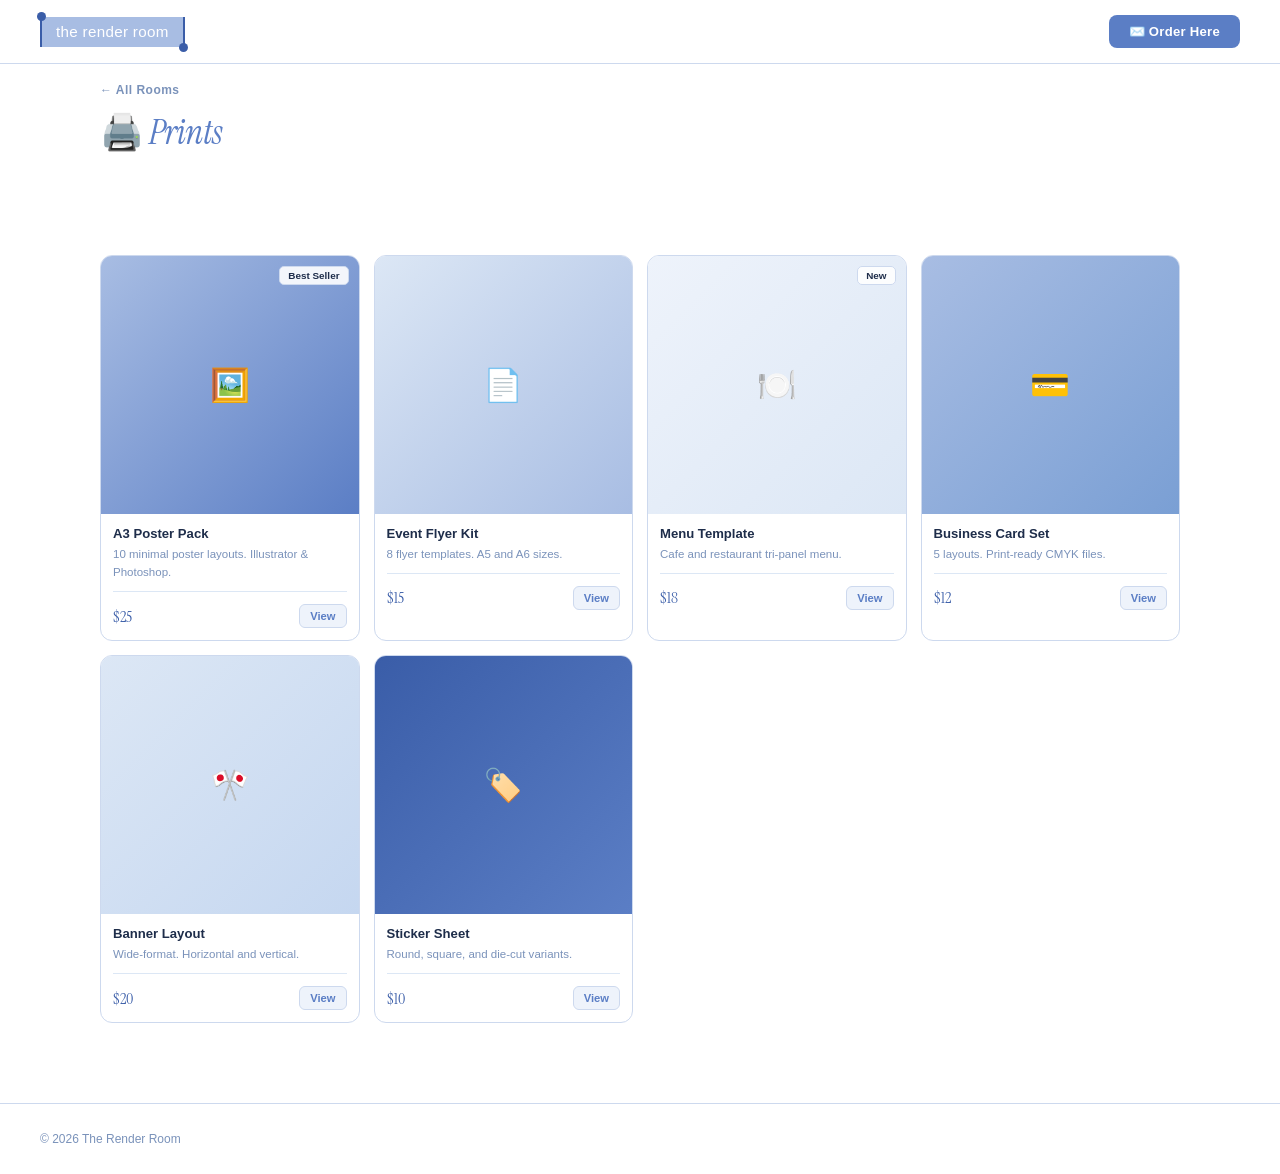
==== room1.html @ 3a6969c8 "first commit" ====
<!DOCTYPE html>
<html lang="en">
<head>
  <meta charset="UTF-8"/>
  <meta name="viewport" content="width=device-width, initial-scale=1.0"/>
  <title>Prints — The Render Room</title>
  <link rel="icon" href="../assets/images/logo.png" type="image/x-icon">
  <link href="https://fonts.googleapis.com/css2?family=Google+Sans:wght@400;500&family=Instrument+Serif:ital@0;1&display=swap" rel="stylesheet"/>
  <link rel="stylesheet" href="../css/style.css"/>
  <style>
    #gallery .gallery-grid {
      grid-template-columns: repeat(4, 1fr);
      gap: 14px;
    }
    #gallery .card,
    #gallery .card.featured {
      grid-column: span 1;
    }
    #gallery .card-thumb,
    #gallery .card.featured .card-thumb {
      aspect-ratio: 1 / 1;
    }
    #gallery .thumb-icon { font-size: 2rem; }
    #gallery .card-body { padding: 12px; }
    #gallery .card-title { font-size: 0.82rem; }
    #gallery .card-desc { font-size: 0.72rem; margin-bottom: 10px; }
    #gallery .card-price { font-size: 1rem; }
    #gallery .card-btn { font-size: 0.7rem; padding: 5px 10px; }

    @media (max-width: 860px) {
      #gallery .gallery-grid { grid-template-columns: repeat(3, 1fr); }
    }
    @media (max-width: 560px) {
      #gallery .gallery-grid { grid-template-columns: repeat(2, 1fr); }
    }

    .page-header {
      padding: 80px 40px 20px;
      max-width: 1160px;
      margin: 0 auto;
    }
    .back-link {
      font-size: 0.75rem;
      font-weight: 600;
      color: var(--muted);
      text-decoration: none;
      letter-spacing: 0.04em;
      display: inline-block;
      margin-bottom: 12px;
      transition: color 0.2s;
    }
    .back-link:hover { color: var(--blue); }
    .page-header h1 {
      font-family: 'Instrument Serif', serif;
      font-size: 2.2rem;
      font-weight: 400;
      letter-spacing: -0.02em;
    }
    .page-header h1 em { font-style: italic; color: var(--blue); }

    @media (max-width: 560px) {
      .page-header { padding: 90px 16px 24px; }
    }
  </style>
</head>
<body>

  <!-- NAV -->
  <nav>
    <a href="index.html" class="nav-logo">
      <div class="logo-box">
        <span>the render room</span>
        <div class="logo-dot tl"></div>
        <div class="logo-dot br"></div>
      </div>
    </a>
    <div class="nav-cta">
      <a href="/cdn-cgi/l/email-protection#177f727b7b7857637f726572797372656578787a3974787a" class="btn-solid">✉️ Order Here</a>
    </div>
    <button class="hamburger" id="hamburger" onclick="toggleMenu()" aria-label="Menu">
      <span></span><span></span><span></span>
    </button>
  </nav>

  <!-- MOBILE MENU -->
  <div class="mobile-menu" id="mobileMenu">
    <a href="index.html" onclick="toggleMenu()">← Back to Rooms</a>
    <a href="/cdn-cgi/l/email-protection#cfa7aaa3a3a08fbba7aabdaaa1abaabdbda0a0a2e1aca0a2" class="btn-solid mobile-order">✉️ Order Here</a>
  </div>

  <!-- PAGE HEADER -->
  <div class="page-header">
    <a href="index.html" class="back-link">← All Rooms</a>
    <h1>🖨️ <em>Prints</em></h1>
  </div>

  <!-- GALLERY -->
  <section id="gallery">
    <div class="gallery-grid">

      <div class="card" onclick="openModal('A3 Poster Pack','🖼️','Set of 10 minimal poster layouts in A3. Editable in Illustrator and Photoshop.','$25')">
        <div class="card-thumb" style="background:linear-gradient(135deg,#a8bde3,#5b7ec5);">
          <span class="thumb-icon">🖼️</span>
          <span class="card-tag">Best Seller</span>
        </div>
        <div class="card-body">
          <p class="card-title">A3 Poster Pack</p>
          <p class="card-desc">10 minimal poster layouts. Illustrator & Photoshop.</p>
          <div class="card-footer">
            <span class="card-price">$25</span>
            <button class="card-btn">View</button>
          </div>
        </div>
      </div>

      <div class="card" onclick="openModal('Event Flyer Kit','📄','8 event flyer templates for print and digital. A5 and A6 sizes.','$15')">
        <div class="card-thumb" style="background:linear-gradient(135deg,#dce7f5,#a8bde3);">
          <span class="thumb-icon">📄</span>
        </div>
        <div class="card-body">
          <p class="card-title">Event Flyer Kit</p>
          <p class="card-desc">8 flyer templates. A5 and A6 sizes.</p>
          <div class="card-footer">
            <span class="card-price">$15</span>
            <button class="card-btn">View</button>
          </div>
        </div>
      </div>

      <div class="card" onclick="openModal('Menu Template','🍽️','Restaurant and cafe menu layout. Foldable tri-panel design.','$18')">
        <div class="card-thumb" style="background:linear-gradient(135deg,#eef3fb,#dce7f5);">
          <span class="thumb-icon">🍽️</span>
          <span class="card-tag">New</span>
        </div>
        <div class="card-body">
          <p class="card-title">Menu Template</p>
          <p class="card-desc">Cafe and restaurant tri-panel menu.</p>
          <div class="card-footer">
            <span class="card-price">$18</span>
            <button class="card-btn">View</button>
          </div>
        </div>
      </div>

      <div class="card" onclick="openModal('Business Card Set','💳','5 clean business card layouts. Front and back. Print-ready CMYK.','$12')">
        <div class="card-thumb" style="background:linear-gradient(135deg,#a8bde3,#7a9fd4);">
          <span class="thumb-icon">💳</span>
        </div>
        <div class="card-body">
          <p class="card-title">Business Card Set</p>
          <p class="card-desc">5 layouts. Print-ready CMYK files.</p>
          <div class="card-footer">
            <span class="card-price">$12</span>
            <button class="card-btn">View</button>
          </div>
        </div>
      </div>

      <div class="card" onclick="openModal('Banner Layout','🎌','Wide-format banner templates. Horizontal and vertical variants.','$20')">
        <div class="card-thumb" style="background:linear-gradient(135deg,#dce7f5,#c5d7f0);">
          <span class="thumb-icon">🎌</span>
        </div>
        <div class="card-body">
          <p class="card-title">Banner Layout</p>
          <p class="card-desc">Wide-format. Horizontal and vertical.</p>
          <div class="card-footer">
            <span class="card-price">$20</span>
            <button class="card-btn">View</button>
          </div>
        </div>
      </div>

      <div class="card" onclick="openModal('Sticker Sheet','🏷️','Printable sticker sheet templates in round, square, and die-cut.','$10')">
        <div class="card-thumb" style="background:linear-gradient(135deg,#3a5da8,#5b7ec5);">
          <span class="thumb-icon">🏷️</span>
        </div>
        <div class="card-body">
          <p class="card-title">Sticker Sheet</p>
          <p class="card-desc">Round, square, and die-cut variants.</p>
          <div class="card-footer">
            <span class="card-price">$10</span>
            <button class="card-btn">View</button>
          </div>
        </div>
      </div>

    </div>
  </section>

  <!-- FOOTER -->
  <footer>
    <p>© 2026 The Render Room</p>
  </footer>

  <!-- MODAL -->
  <div class="modal-overlay" id="modalOverlay">
    <div class="modal">
      <button class="modal-close" onclick="closeModal()">✕</button>
      <h3 id="modalTitle"></h3>
      <p id="modalDesc"></p>
      <p class="modal-price" id="modalPrice"></p>
      <div class="modal-actions">
        <a href="/cdn-cgi/l/email-protection#f098959c9c9fb084989582959e949582829f9f9dde939f9d
---- css/style.css ----
*, *::before, *::after { box-sizing: border-box; margin: 0; padding: 0; }

:root {
  --blue:       #5b7ec5;
  --blue-light: #a8bde3;
  --blue-pale:  #dce7f5;
  --blue-wash:  #eef3fb;
  --blue-deep:  #3a5da8;
  --white:      #ffffff;
  --text:       #1e2d4a;
  --muted:      #7a92ba;
  --border:     #cdd9ee;
}

html { scroll-behavior: smooth; }

body {
  font-family: 'Google Sans', sans-serif;
  background: var(--white);
  color: var(--text);
  overflow-x: hidden;
}

/* NAV */
nav {
  position: fixed;
  top: 0; left: 0; right: 0;
  z-index: 100;
  background: rgba(255,255,255,0.9);
  backdrop-filter: blur(12px);
  border-bottom: 1px solid var(--border);
  padding: 0 40px;
  height: 64px;
  display: flex;
  align-items: center;
  justify-content: space-between;
}

.nav-logo { text-decoration: none; }

.logo-box {
  display: inline-block;
  background: var(--blue-light);
  padding: 6px 14px;
  border-left: 2.5px solid var(--blue-deep);
  border-right: 2.5px solid var(--blue-deep);
  position: relative;
}
.logo-box span {
  font-family: 'Google Sans', sans-serif;
  font-weight: 400;
  font-size: 0.95rem;
  color: var(--white);
  letter-spacing: 0.02em;
}
.logo-dot {
  width: 9px; height: 9px;
  background: var(--blue-deep);
  border-radius: 50%;
  position: absolute;
}
.logo-dot.tl { top: -5px; left: -5px; }
.logo-dot.br { bottom: -5px; right: -5px; }

.nav-cta { display: flex; gap: 10px; }

/* BUTTONS */
.btn-solid, .btn-ghost, .btn-white, .btn-outline-white {
  font-family: 'Google Sans', sans-serif;
  font-size: 0.82rem;
  font-weight: 600;
  padding: 9px 20px;
  border-radius: 8px;
  cursor: pointer;
  text-decoration: none;
  letter-spacing: 0.02em;
  transition: background 0.2s, border-color 0.2s;
  display: inline-block;
}
.btn-solid { background: var(--blue); color: var(--white); border: none; }
.btn-solid:hover { background: var(--blue-deep); }
.btn-ghost { background: transparent; color: var(--blue); border: 1.5px solid var(--blue-light); }
.btn-ghost:hover { background: var(--blue-wash); }
.btn-white { background: var(--white); color: var(--blue); border: none; }
.btn-white:hover { background: var(--blue-pale); }
.btn-outline-white { background: transparent; color: var(--white); border: 1.5px solid rgba(255,255,255,0.5); }
.btn-outline-white:hover { border-color: white; background: rgba(255,255,255,0.1); }

/* HERO */
.hero {
  min-height: 90vh;
  display: flex;
  flex-direction: column;
  align-items: center;
  justify-content: center;
  text-align: center;
  padding: 100px 24px 60px;
  background:
    linear-gradient(var(--blue-pale) 1px, transparent 1px),
    linear-gradient(90deg, var(--blue-pale) 1px, transparent 1px);
  background-size: 48px 48px;
  background-color: var(--white);
  width: 100vw;
  margin-left: calc(-50vw + 50%);
  max-width: 100vw;
}

.hero-tag {
  font-size: 0.7rem;
  font-weight: 600;
  letter-spacing: 0.1em;
  text-transform: uppercase;
  color: var(--blue);
  background: var(--blue-wash);
  border: 1px solid var(--border);
  border-radius: 20px;
  padding: 5px 14px;
  margin-bottom: 24px;
}

.hero h1 {
  font-family: 'Instrument Serif', serif;
  font-size: clamp(2.6rem, 6vw, 4.5rem);
  font-weight: 400;
  letter-spacing: -0.03em;
  line-height: 1.1;
  margin-bottom: 16px;
}
.hero h1 em { font-style: italic; color: var(--blue); }

.hero-sub {
  font-size: 0.95rem;
  color: var(--muted);
  margin-bottom: 36px;
}

.hero-actions { display: flex; gap: 12px; flex-wrap: wrap; justify-content: center; }

/* SECTION */
section { padding: 80px 40px; max-width: 1160px; margin: 0 auto; }

.section-label {
  font-size: 0.68rem;
  font-weight: 600;
  letter-spacing: 0.12em;
  text-transform: uppercase;
  color: var(--blue);
  margin-bottom: 10px;
}

.section-heading {
  font-family: 'Instrument Serif', serif;
  font-size: clamp(1.8rem, 3.5vw, 2.6rem);
  font-weight: 400;
  letter-spacing: -0.02em;
  margin-bottom: 40px;
}
.section-heading em { font-style: italic; color: var(--blue); }

/* GALLERY */
.gallery-grid {
  display: grid;
  grid-template-columns: repeat(3, 1fr);
  gap: 20px;
}

.card {
  background: var(--white);
  border: 1px solid var(--border);
  border-radius: 12px;
  overflow: hidden;
  cursor: pointer;
  transition: transform 0.25s, box-shadow 0.25s, border-color 0.25s;
}
.card:hover {
  transform: translateY(-5px);
  box-shadow: 0 16px 40px rgba(91,126,197,0.13);
  border-color: var(--blue-light);
}
.card.featured { grid-column: span 2; }

.card-thumb {
  aspect-ratio: 4/3;
  display: flex;
  align-items: center;
  justify-content: center;
  position: relative;
}
.card.featured .card-thumb { aspect-ratio: 16/7; }

.thumb-icon { font-size: 2.6rem; }

.card-thumb img {
  width: 100%;
  height: 100%;
  object-fit: cover;
  display: block;
}

.card-tag {
  position: absolute;
  top: 10px; right: 10px;
  background: rgba(255,255,255,0.9);
  border: 1px solid var(--border);
  border-radius: 5px;
  font-size: 0.62rem;
  font-weight: 600;
  padding: 3px 8px;
  color: var(--text);
}

.card-body { padding: 18px; }
.card-title { font-size: 0.9rem; font-weight: 600; margin-bottom: 4px; }
.card-desc { font-size: 0.76rem; color: var(--muted); line-height: 1.6; margin-bottom: 14px; }

.card-footer {
  display: flex;
  align-items: center;
  justify-content: space-between;
  padding-top: 12px;
  border-top: 1px solid var(--blue-pale);
}
.card-price {
  font-family: 'Instrument Serif', serif;
  font-size: 1.2rem;
  color: var(--blue-deep);
}
.card-btn {
  font-family: 'Google Sans', sans-serif;
  font-size: 0.73rem;
  font-weight: 600;
  padding: 6px 14px;
  background: var(--blue-wash);
  color: var(--blue);
  border: 1px solid var(--border);
  border-radius: 6px;
  cursor: pointer;
  transition: background 0.2s, color 0.2s;
}
.card-btn:hover { background: var(--blue); color: var(--white); border-color: var(--blue); }

/* CTA */
.cta-section { padding: 0 40px 80px; max-width: 1160px; margin: 0 auto; }

.cta-banner {
  background: var(--blue);
  border-radius: 16px;
  padding: 52px 48px;
  display: flex;
  align-items: center;
  justify-content: space-between;
  gap: 28px;
}
.cta-banner h2 {
  font-family: 'Instrument Serif', serif;
  font-size: 2rem;
  font-weight: 400;
  color: var(--white);
  margin-bottom: 6px;
}
.cta-banner h2 em { font-style: italic; opacity: 0.8; }
.cta-banner p { font-size: 0.85rem; color: rgba(255,255,255,0.65); }
.cta-actions { display: flex; gap: 10px; flex-shrink: 0; }

/* FOOTER */
footer {
  border-top: 1px solid var(--border);
  padding: 28px 40px;
  display: flex;
  align-items: center;
  justify-content: space-between;
}
footer p { font-size: 0.75rem; color: var(--muted); }

/* MODAL */
.modal-overlay {
  position: fixed;
  inset: 0;
  background: rgba(30,45,74,0.4);
  backdrop-filter: blur(6px);
  z-index: 200;
  display: none;
  align-items: center;
  justify-content: center;
  padding: 24px;
}
.modal-overlay.open { display: flex; }

.modal {
  background: var(--white);
  border-radius: 16px;
  padding: 36px;
  max-width: 440px;
  width: 100%;
  border: 1px solid var(--border);
  position: relative;
  animation: popUp 0.28s cubic-bezier(.34,1.56,.64,1) both;
}
.modal-close {
  position: absolute;
  top: 14px; right: 14px;
  width: 30px; height: 30px;
  border-radius: 50%;
  background: var(--blue-wash);
  border: 1px solid var(--border);
  cursor: pointer;
  font-size: 0.85rem;
  color: var(--muted);
  display: flex; align-items: center; justify-content: center;
  transition: background 0.2s;
}
.modal-close:hover { background: var(--blue-pale); }

.modal-icon { font-size: 2.4rem; margin-bottom: 14px; }
.modal h3 {
  font-family: 'Instrument Serif', serif;
  font-size: 1.5rem;
  font-weight: 400;
  margin-bottom: 8px;
}
.modal p { font-size: 0.82rem; color: var(--muted); line-height: 1.6; margin-bottom: 16px; }
.modal-price {
  font-family: 'Instrument Serif', serif;
  font-size: 1.7rem !important;
  color: var(--blue-deep) !important;
  margin-bottom: 24px !important;
}
.modal-actions { display: flex; gap: 10px; }
.modal-actions a { flex: 1; text-align: center; }

/* ANIMATIONS */
@keyframes popUp    { from { opacity: 0; transform: scale(0.92); } to { opacity: 1; transform: scale(1); } }
@keyframes slideDown { from { opacity: 0; transform: translateY(-8px); } to { opacity: 1; transform: none; } }

/* HAMBURGER */
.hamburger {
  display: none;
  flex-direction: column;
  gap: 5px;
  background: none;
  border: none;
  cursor: pointer;
  padding: 6px;
}
.hamburger span {
  display: block;
  width: 22px;
  height: 2px;
  background: var(--text);
  border-radius: 2px;
  transition: transform 0.2s, opacity 0.2s;
}
.hamburger.open span:nth-child(1) { transform: translateY(7px) rotate(45deg); }
.hamburger.open span:nth-child(2) { opacity: 0; }
.hamburger.open span:nth-child(3) { transform: translateY(-7px) rotate(-45deg); }

/* MOBILE MENU */
.mobile-menu {
  display: none;
  position: fixed;
  top: 64px; left: 0; right: 0;
  background: var(--white);
  border-bottom: 1px solid var(--border);
  flex-direction: column;
  padding: 20px;
  gap: 12px;
  z-index: 99;
  animation: slideDown 0.2s ease both;
}
.mobile-menu.open { display: flex; }
.mobile-menu a {
  font-size: 0.9rem;
  font-weight: 600;
  color: var(--white);
  text-decoration: none;
  padding: 12px;
  border-radius: 8px;
  background: var(--blue);
  text-align: center;
  border-bottom: none;
  transition: background 0.2s;
}
.mobile-menu a:hover { background: var(--blue-deep); }
.mobile-menu a:last-child { border-bottom: none; }
.mobile-menu .mobile-order {
  text-align: center;
  padding: 12px;
  margin-top: 0;
  border-bottom: none;
}

/* TABLET */
@media (max-width: 860px) {
  nav { padding: 0 20px; }
  .nav-cta { display: none; }
  .hamburger { display: flex; }
  section, .cta-section { padding-left: 20px; padding-right: 20px; }
  section { padding-top: 60px; padding-bottom: 60px; }
  .gallery-grid { grid-template-columns: 1fr 1fr; }
  .card.featured { grid-column: span 2; }
  .cta-banner { flex-direction: column; padding: 36px 24px; text-align: center; }
  .cta-actions { justify-content: center; }
  footer { flex-direction: column; gap: 12px; text-align: center; }
}

/* MOBILE */
@media (max-width: 560px) {
  .hero { min-height: 85vh; padding: 90px 20px 48px; }
  .hero h1 { font-size: 2.4rem; }
  .hero-sub { font-size: 0.88rem; }
  .hero-actions { flex-direction: column; align-items: stretch; width: 100%; max-width: 280px; }
  .hero-actions a { text-align: center; padding: 13px; }

  section { padding: 48px 16px; }
  .gallery-grid { grid-template-columns: 1fr; gap: 14px; }
  .card.featured { grid-column: span 1; }
  .card.featured .card-thumb { aspect-ratio: 4/3; }

  .cta-section { padding: 0 16px 56px; }
  .cta-banner { padding: 32px 20px; }
  .cta-banner h2 { font-size: 1.6rem; }
  .cta-actions { flex-direction: column; width: 100%; }
  .cta-actions a { text-align: center; }

  footer { padding: 24px 16px; }

  .modal { padding: 28px 20px; border-radius: 14px; }
  .modal-actions { flex-direction: column; }
  .modal-actions a { text-align: center; }
}
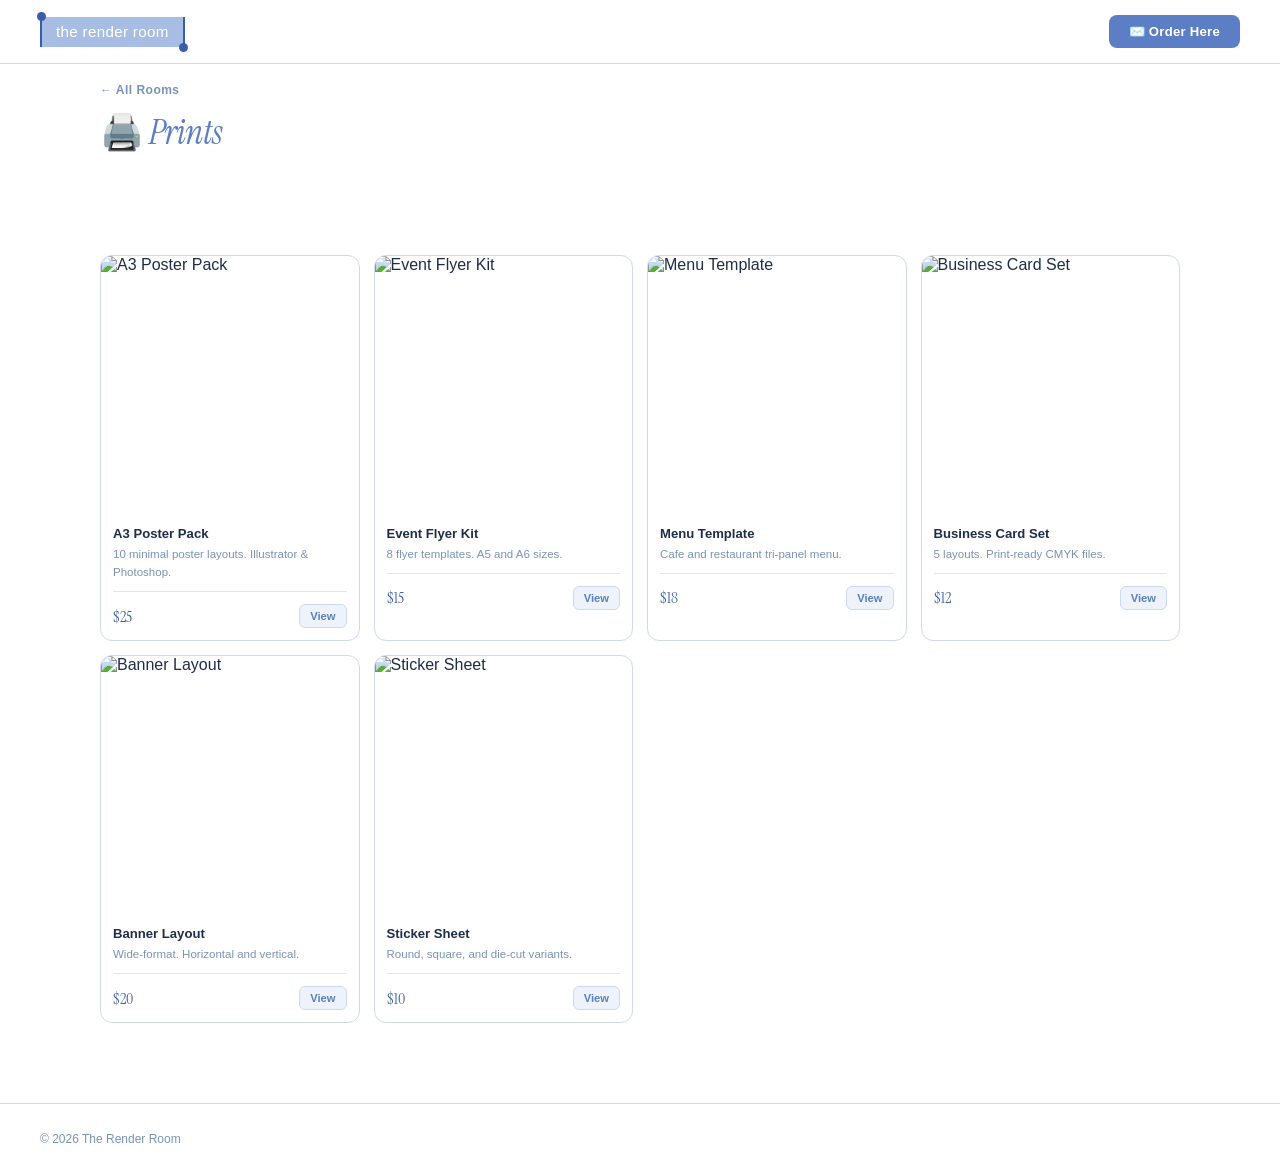
==== commit 3dad9b01: "updated path" ====
--- a/room1.html
+++ b/room1.html
@@ -6,7 +6,7 @@
   <title>Prints — The Render Room</title>
   <link rel="icon" href="../assets/images/logo.png" type="image/x-icon">
   <link href="https://fonts.googleapis.com/css2?family=Google+Sans:wght@400;500&family=Instrument+Serif:ital@0;1&display=swap" rel="stylesheet"/>
-  <link rel="stylesheet" href="../css/style.css"/>
+  <link rel="stylesheet" href="css/style.css"/>
   <style>
     #gallery .gallery-grid {
       grid-template-columns: repeat(4, 1fr);
@@ -20,7 +20,12 @@
     #gallery .card.featured .card-thumb {
       aspect-ratio: 1 / 1;
     }
-    #gallery .thumb-icon { font-size: 2rem; }
+    #gallery .card-thumb img {
+      width: 100%;
+      height: 100%;
+      object-fit: cover;
+      display: block;
+    }
     #gallery .card-body { padding: 12px; }
     #gallery .card-title { font-size: 0.82rem; }
     #gallery .card-desc { font-size: 0.72rem; margin-bottom: 10px; }
@@ -75,7 +80,7 @@
       </div>
     </a>
     <div class="nav-cta">
-      <a href="/cdn-cgi/l/email-protection#177f727b7b7857637f726572797372656578787a3974787a" class="btn-solid">✉️ Order Here</a>
+      <a href="mailto:hello@therenderroom.com" class="btn-solid">✉️ Order Here</a>
     </div>
     <button class="hamburger" id="hamburger" onclick="toggleMenu()" aria-label="Menu">
       <span></span><span></span><span></span>
@@ -85,7 +90,7 @@
   <!-- MOBILE MENU -->
   <div class="mobile-menu" id="mobileMenu">
     <a href="index.html" onclick="toggleMenu()">← Back to Rooms</a>
-    <a href="/cdn-cgi/l/email-protection#cfa7aaa3a3a08fbba7aabdaaa1abaabdbda0a0a2e1aca0a2" class="btn-solid mobile-order">✉️ Order Here</a>
+    <a href="mailto:hello@therenderroom.com" class="btn-solid mobile-order">✉️ Order Here</a>
   </div>
 
   <!-- PAGE HEADER -->
@@ -98,10 +103,9 @@
   <section id="gallery">
     <div class="gallery-grid">
 
-      <div class="card" onclick="openModal('A3 Poster Pack','🖼️','Set of 10 minimal poster layouts in A3. Editable in Illustrator and Photoshop.','$25')">
-        <div class="card-thumb" style="background:linear-gradient(135deg,#a8bde3,#5b7ec5);">
-          <span class="thumb-icon">🖼️</span>
-          <span class="card-tag">Best Seller</span>
+      <div class="card" onclick="openModal('A3 Poster Pack','Set of 10 minimal poster layouts in A3. Editable in Illustrator and Photoshop.','$25')">
+        <div class="card-thumb">
+          <img src="../assets/images/a3-poster-pack.jpg" alt="A3 Poster Pack"/>
         </div>
         <div class="card-body">
           <p class="card-title">A3 Poster Pack</p>
@@ -113,9 +117,9 @@
         </div>
       </div>
 
-      <div class="card" onclick="openModal('Event Flyer Kit','📄','8 event flyer templates for print and digital. A5 and A6 sizes.','$15')">
-        <div class="card-thumb" style="background:linear-gradient(135deg,#dce7f5,#a8bde3);">
-          <span class="thumb-icon">📄</span>
+      <div class="card" onclick="openModal('Event Flyer Kit','8 event flyer templates for print and digital. A5 and A6 sizes.','$15')">
+        <div class="card-thumb">
+          <img src="../assets/images/event-flyer-kit.jpg" alt="Event Flyer Kit"/>
         </div>
         <div class="card-body">
           <p class="card-title">Event Flyer Kit</p>
@@ -127,10 +131,9 @@
         </div>
       </div>
 
-      <div class="card" onclick="openModal('Menu Template','🍽️','Restaurant and cafe menu layout. Foldable tri-panel design.','$18')">
-        <div class="card-thumb" style="background:linear-gradient(135deg,#eef3fb,#dce7f5);">
-          <span class="thumb-icon">🍽️</span>
-          <span class="card-tag">New</span>
+      <div class="card" onclick="openModal('Menu Template','Restaurant and cafe menu layout. Foldable tri-panel design.','$18')">
+        <div class="card-thumb">
+          <img src="../assets/images/menu-template.jpg" alt="Menu Template"/>
         </div>
         <div class="card-body">
           <p class="card-title">Menu Template</p>
@@ -142,9 +145,9 @@
         </div>
       </div>
 
-      <div class="card" onclick="openModal('Business Card Set','💳','5 clean business card layouts. Front and back. Print-ready CMYK.','$12')">
-        <div class="card-thumb" style="background:linear-gradient(135deg,#a8bde3,#7a9fd4);">
-          <span class="thumb-icon">💳</span>
+      <div class="card" onclick="openModal('Business Card Set','5 clean business card layouts. Front and back. Print-ready CMYK.','$12')">
+        <div class="card-thumb">
+          <img src="../assets/images/business-card-set.jpg" alt="Business Card Set"/>
         </div>
         <div class="card-body">
           <p class="card-title">Business Card Set</p>
@@ -156,9 +159,9 @@
         </div>
       </div>
 
-      <div class="card" onclick="openModal('Banner Layout','🎌','Wide-format banner templates. Horizontal and vertical variants.','$20')">
-        <div class="card-thumb" style="background:linear-gradient(135deg,#dce7f5,#c5d7f0);">
-          <span class="thumb-icon">🎌</span>
+      <div class="card" onclick="openModal('Banner Layout','Wide-format banner templates. Horizontal and vertical variants.','$20')">
+        <div class="card-thumb">
+          <img src="../assets/images/banner-layout.jpg" alt="Banner Layout"/>
         </div>
         <div class="card-body">
           <p class="card-title">Banner Layout</p>
@@ -170,9 +173,9 @@
         </div>
       </div>
 
-      <div class="card" onclick="openModal('Sticker Sheet','🏷️','Printable sticker sheet templates in round, square, and die-cut.','$10')">
-        <div class="card-thumb" style="background:linear-gradient(135deg,#3a5da8,#5b7ec5);">
-          <span class="thumb-icon">🏷️</span>
+      <div class="card" onclick="openModal('Sticker Sheet','Printable sticker sheet templates in round, square, and die-cut.','$10')">
+        <div class="card-thumb">
+          <img src="../assets/images/sticker-sheet.jpg" alt="Sticker Sheet"/>
         </div>
         <div class="card-body">
           <p class="card-title">Sticker Sheet</p>
@@ -200,4 +203,11 @@
       <p id="modalDesc"></p>
       <p class="modal-price" id="modalPrice"></p>
       <div class="modal-actions">
-        <a href="/cdn-cgi/l/email-protection#f098959c9c9fb084989582959e949582829f9f9dde939f9d+        <a href="mailto:hello@therenderroom.com" class="btn-solid">✉️ Order Here</a>
+      </div>
+    </div>
+  </div>
+
+  <script src="script/script.js"></script>
+</body>
+</html>
